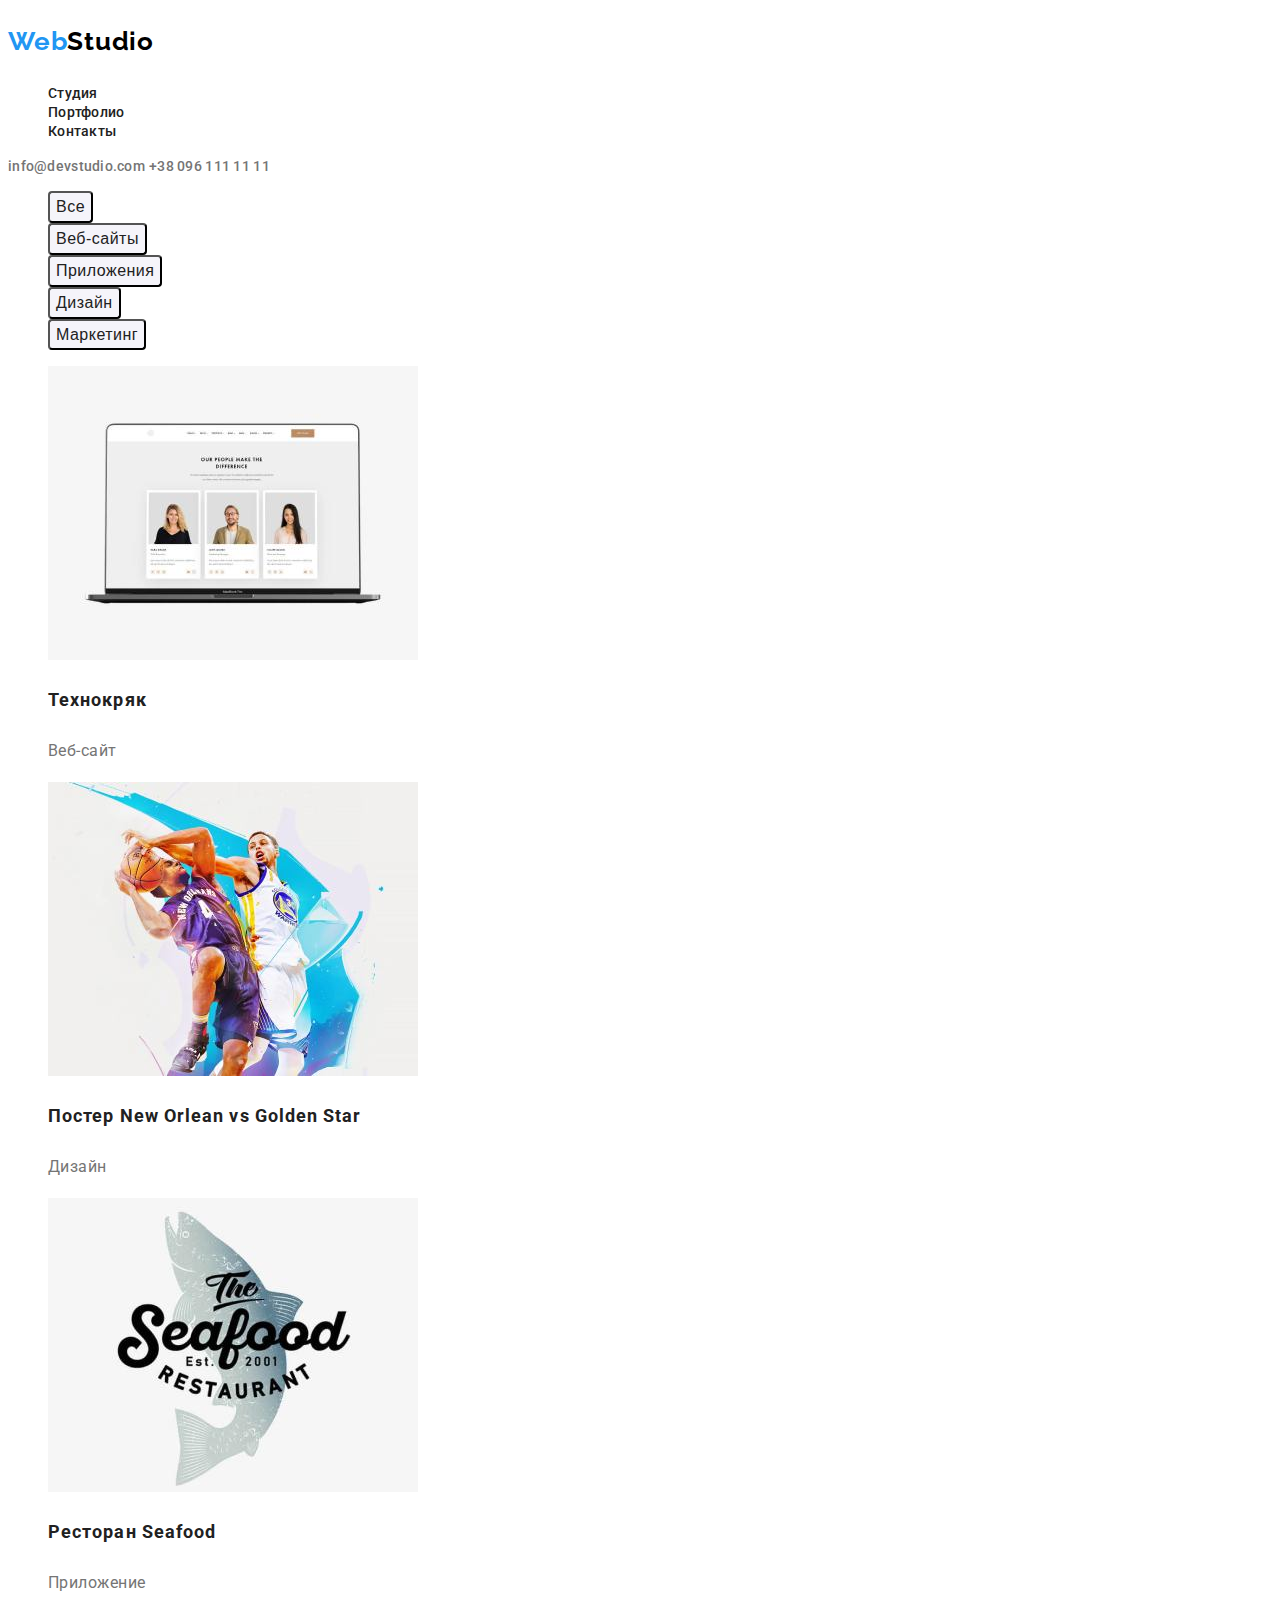
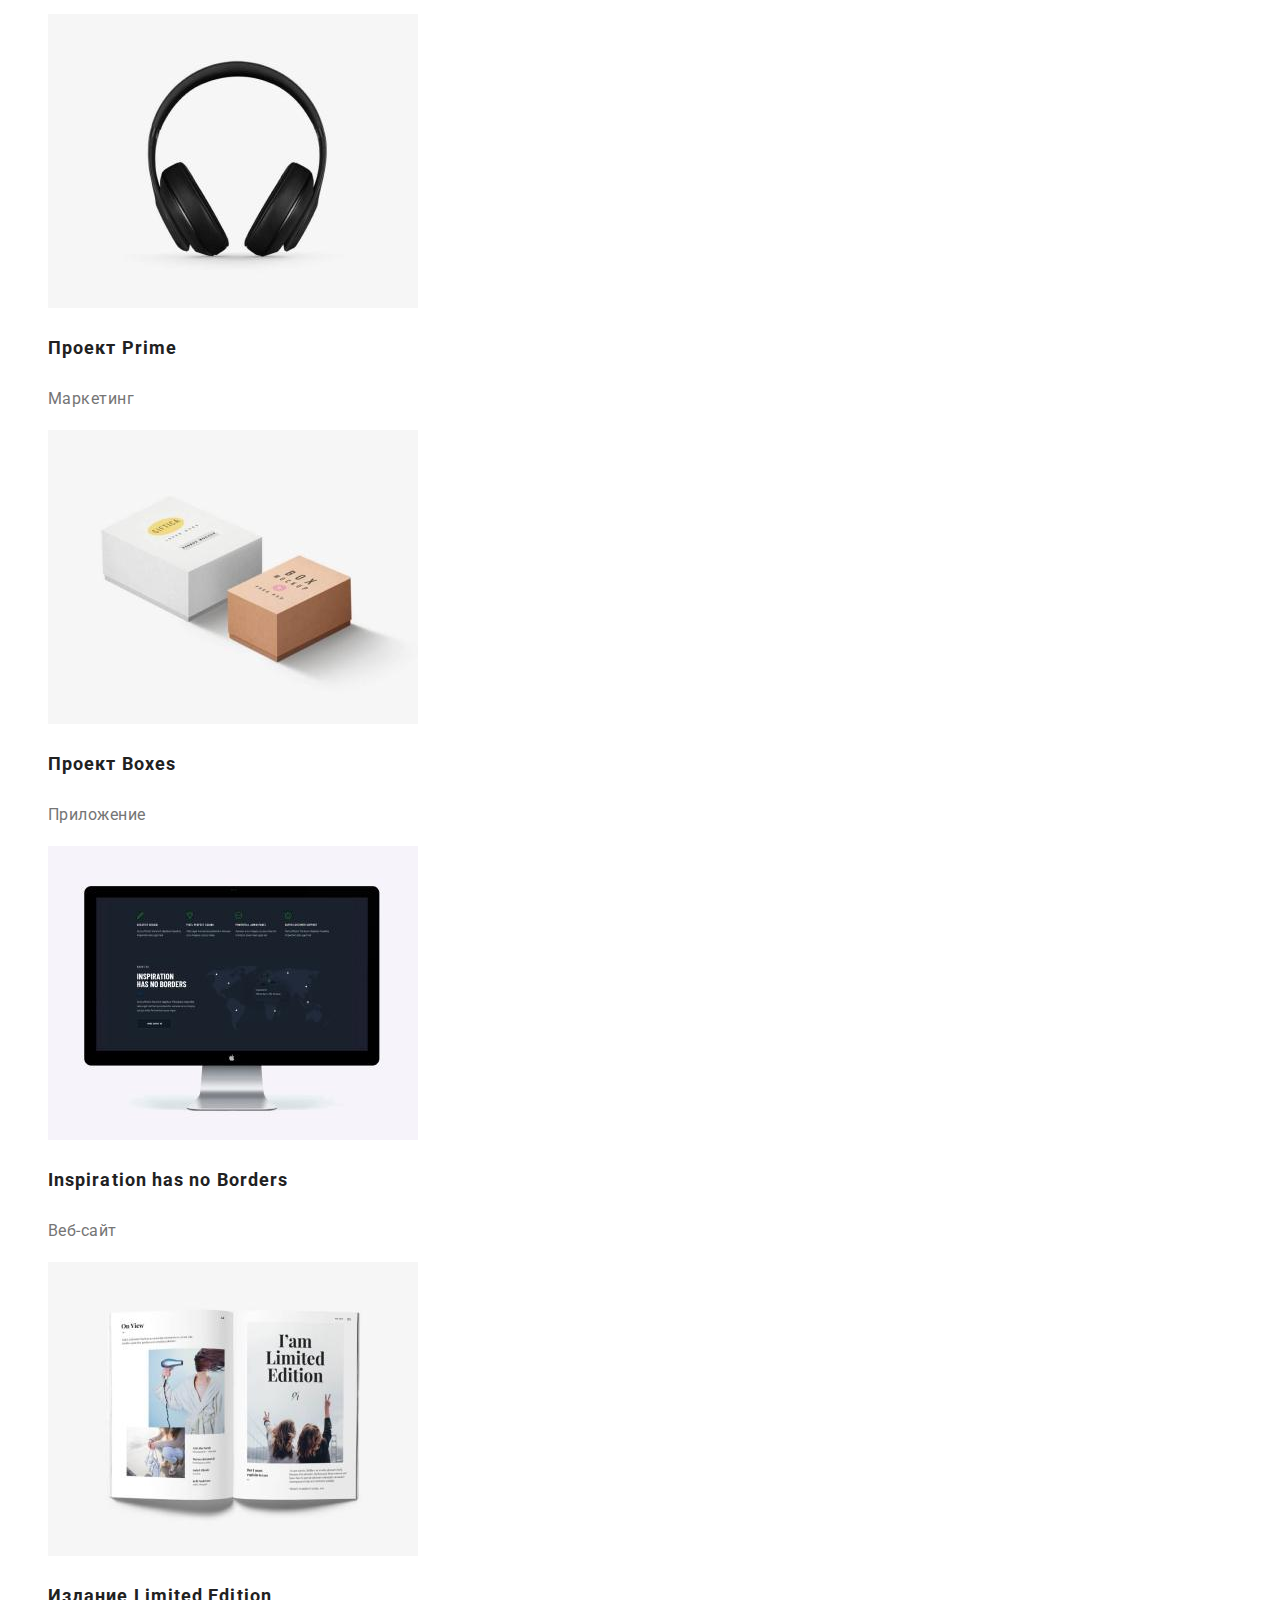
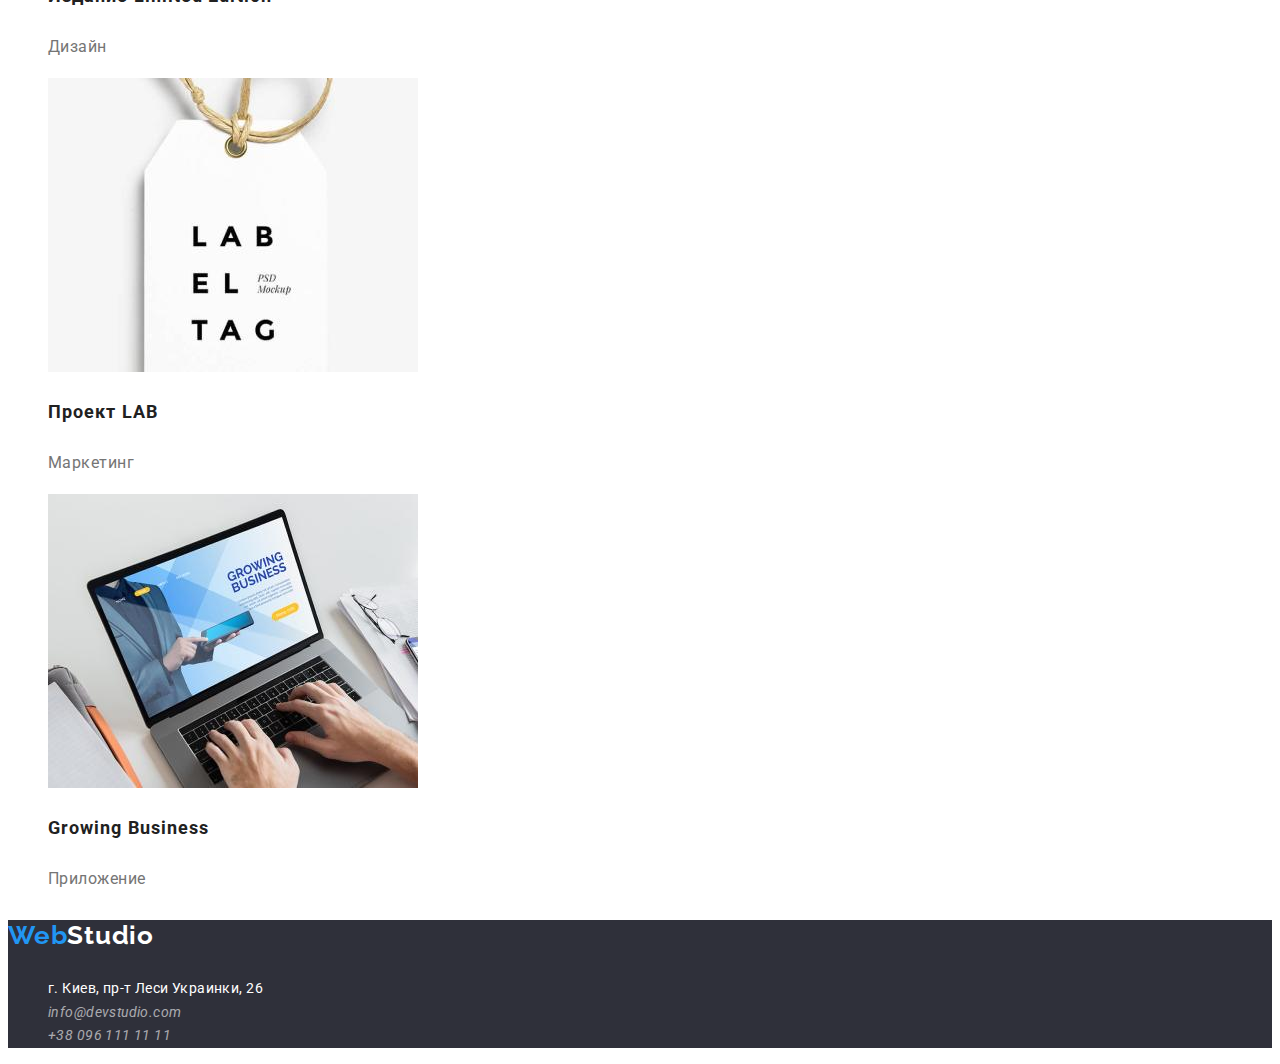
==== portfolio.html @ 1ebe6bae "Home-work-3" ====
<!DOCTYPE html>
<html lang="ru">
<head>
    <meta charset="UTF-8">
    <meta http-equiv="X-UA-Compatible" content="IE=edge">
    <meta name="viewport" content="width=device-width, initial-scale=1.0">
    <link rel="preconnect" href="https://fonts.googleapis.com">
    <link rel="preconnect" href="https://fonts.gstatic.com" crossorigin>
    <link href="https://fonts.googleapis.com/css2?family=Raleway:wght@700&family=Roboto:wght@400;500;700;900&display=swap"
        rel="stylesheet">
    <link rel="stylesheet" href="./css/styles.css">    
    <title>Портфолио</title>
</head>
<body>
<header>
    <nav>
        <a class="logo" href="index.html">
            <p class="first-logo-color">Web<span class="second-logo-color">Studio</span></p>
        </a>
        <ul class="list">
            <li>
                <a href="index.html" class="link-navigation link">Студия</a>
            </li>
            <li>
                <a href="portfolio.html" class="link-navigation link">Портфолио</a>
            </li>
            <li>
                <a href="Контакты" class="link-navigation link">Контакты</a>
            </li>
        </ul>
    </nav>
    <a href="mailto:info@devstudio.com" class="header-mail link">info@devstudio.com</a>
    <a href="tel:+380961111111" class="header-tel link">+38 096 111 11 11</a>
</header>
    <main>
        <section>
            <ul class="list">
                <li >
                    <button class="portfolio-list-btn list-btn" type="button">Все</button>
                </li>
                <li>
                    <button class="portfolio-list-btn list-btn" type="button">Веб-сайты</button>
                </li>
                <li>
                    <button class="portfolio-list-btn list-btn" type="button">Приложения</button>
                </li>
                <li>
                    <button class="portfolio-list-btn list-btn" type="button">Дизайн</button>
                </li>
                <li>
                    <button class="portfolio-list-btn list-btn" type="button">Маркетинг</button>
                </li>
            </ul>
            <ul class="list">
                <li>
                    <img src="./images/portfolio1.jpg" alt="Портфолио1" width="370" height="294">
                    <h3 class="portfolio-client-name">Технокряк</h3>
                    <p class="portfolio-client-product">Веб-сайт</p>
                </li>
                <li>
                    <img src="./images/portfolio2.jpg" alt="Портфолио2" width="370" height="294">
                    <h3 class="portfolio-client-name">Постер <span lang="en">New Orlean vs Golden Star</span></h3>
                    <p class="portfolio-client-product">Дизайн</p>
                </li>
                <li>
                    <img src="./images/portfolio3.jpg" alt="Портфолио3" width="370" height="294">
                    <h3 class="portfolio-client-name">Ресторан <span lang="en">Seafood</span></h3>
                    <p class="portfolio-client-product">Приложение</p>
                </li>
                <li>
                    <img src="./images/portfolio4.jpg" alt="Портфолио4" width="370" height="294">
                    <h3 class="portfolio-client-name">Проект <span lang="en">Prime</span></h3>
                    <p class="portfolio-client-product">Маркетинг</p>
                </li>
                <li>
                    <img src="./images/portfolio5.jpg" alt="Портфолио5" width="370" height="294">
                    <h3 class="portfolio-client-name">Проект <span lang="en">Boxes</span></h3>
                    <p class="portfolio-client-product">Приложение</p>
                </li>
                <li>
                    <img src="./images/portfolio6.jpg" alt="Портфолио6" width="370" height="294">
                    <h3 class="portfolio-client-name" lang="en">Inspiration has no Borders</h3>
                    <p class="portfolio-client-product">Веб-сайт</p>
                </li>
                <li>
                    <img src="./images/portfolio7.jpg" alt="Портфолио7" width="370" height="294">
                    <h3 class="portfolio-client-name">Издание <span lang="en">Limited Edition</span></h3>
                    <p class="portfolio-client-product">Дизайн</p>
                </li>
                <li>
                    <img src="./images/portfolio8.jpg" alt="Портфолио8" width="370" height="294">
                    <h3 class="portfolio-client-name">Проект <span lang="en">LAB</span></h3>
                    <p class="portfolio-client-product">Маркетинг</p>
                </li>
                <li>
                    <img src="./images/portfolio9.jpg" alt="Портфолио9" width="370" height="294">
                    <h3 class="portfolio-client-name" lang="en">Growing Business</h3>
                    <p class="portfolio-client-product">Приложение</p>
                </li>
            </ul>
        </section>
    </main>
    <footer class="footer">
        <a class="logo" href="index.html">
            <p class="first-logo-color link">Web<span class="second-logo-color-2">Studio</span></p>
        </a>
        <address>
            <ul class="list">
                <li>
                    <a href="https://goo.gl/maps/amdqTP33AeM6pwAu6" target="_blank" class="footer-addres link">г. Киев, пр-т
                        Леси Украинки, 26</a>
                </li>
                <li>
                    <a href="mailto:info@devstudio.com" class="footer-mail link">info@devstudio.com</a>
                </li>
                <li>
                    <a href="tel:+380961111111" class="footer-tel link">+38 096 111 11 11</a>
                </li>
            </ul>
        </address>
    
    </footer>
</body>
</html>
---- css/styles.css ----
:root {
  --main-title-color: #ffffff;
  --title-color: #212121;
  --text-color: #757575;
  --logo-title-color: #2196f3;
  --second-logo-title-color: #000000;
}

body {
  font-family: Roboto, sans-serif;
  font-style: normal;
}
.list {
  list-style: none;
}
.link {
  text-decoration: none;
}
.link:hover,
.link:focus {
  color: var(--logo-title-color);
}
.logo {
  text-decoration: none;
}
/*----------------------header-------------------------*/
.logo {
  text-decoration: none;
}
.first-logo-color {
  font-family: Raleway;
  font-style: normal;
  font-weight: bold;
  font-size: 26px;
  line-height: 1.19;
  letter-spacing: 0.03em;
  color: var(--logo-title-color);
  text-decoration: none;
}
.second-logo-color {
  color: var(--second-logo-title-color);
}
.link-navigation {
  font-weight: 500;
  font-size: 14px;
  line-height: 1.14;
  letter-spacing: 0.02em;
  color: var(--title-color);
}
.header-mail {
  font-weight: 500;
  font-size: 14px;
  line-height: 1.14;
  letter-spacing: 0.02em;
  color: var(--text-color);
}
.header-tel {
  font-weight: 500;
  font-size: 14px;
  line-height: 1.14;
  letter-spacing: 0.02em;
  color: var(--text-color);
}
/*------------------------------------main-----------------------*/
.main-title {
  background-color: #2f303a;
}
.title-text {
  font-weight: 900;
  font-size: 44px;
  line-height: 1.36;
  text-align: center;
  letter-spacing: 0.06em;
  text-transform: uppercase;
  color: var(--main-title-color);
}
.title-button {
  font-weight: bold;
  font-size: 16px;
  line-height: 1.87;
  display: flex;
  align-items: center;
  text-align: center;
  letter-spacing: 0.06em;
  background-color: var(--logo-title-color);
  color: var(--main-title-color);
}
.title-list {
  font-weight: bold;
  font-size: 14px;
  line-height: 1.14;
  letter-spacing: 0.03em;
  text-transform: uppercase;
  color: var(--title-color);
}
.list-text {
  font-weight: normal;
  font-size: 14px;
  line-height: 1.71;
  letter-spacing: 0.03em;
  color: var(--text-color);
}
.heading-section-doit {
  font-weight: bold;
  font-size: 36px;
  line-height: 1.17;
  text-align: center;
  letter-spacing: 0.03em;
  color: var(--title-color);
}
.heading-section-teem {
  font-weight: bold;
  font-size: 36px;
  line-height: 1.17;
  text-align: center;
  letter-spacing: 0.03em;
  color: var(--title-color);
}
.list-teem-name {
  font-weight: 500;
  font-size: 16px;
  line-height: 1.19;
  text-align: center;
  letter-spacing: 0.03em;
  color: var(--title-color);
}
.list-teem-position {
  font-weight: normal;
  font-size: 16px;
  line-height: 1.19;
  text-align: center;
  letter-spacing: 0.03em;
  color: var(--text-color);
}
/*------------------------------------footer--------------------------------*/
.footer {
  background-color: #2f303a;
}
.second-logo-color-2 {
  color: #ffffff;
}
.footer-addres {
  font-style: normal;
  font-weight: normal;
  font-size: 14px;
  line-height: 1.71;
  letter-spacing: 0.03em;
  color: #ffffff;
}
.footer-mail {
  font-weight: normal;
  font-size: 14px;
  line-height: 1.71;
  letter-spacing: 0.03em;
  color: rgba(255, 255, 255, 0.6);
}
.footer-tel {
  font-weight: normal;
  font-size: 14px;
  line-height: 1.71;
  letter-spacing: 0.03em;
  color: rgba(255, 255, 255, 0.6);
}
/*---------------------------------------------------------portfolio-------------------------------------------------*/
.portfolio-list-btn {
  font-weight: 500;
  font-size: 16px;
  line-height: 1.62;
  text-align: center;
  letter-spacing: 0.03em;
  color: var(--title-color);
}
.list-btn {
  background: #f5f4fa;
  border-radius: 4px;
}
.portfolio-client-name {
  font-weight: bold;
  font-size: 18px;
  line-height: 2;
  letter-spacing: 0.06em;
  color: var(--title-color);
}
.portfolio-client-product {
  font-weight: normal;
  font-size: 16px;
  line-height: 1.87;
  letter-spacing: 0.03em;
  color: var(--text-color);
}
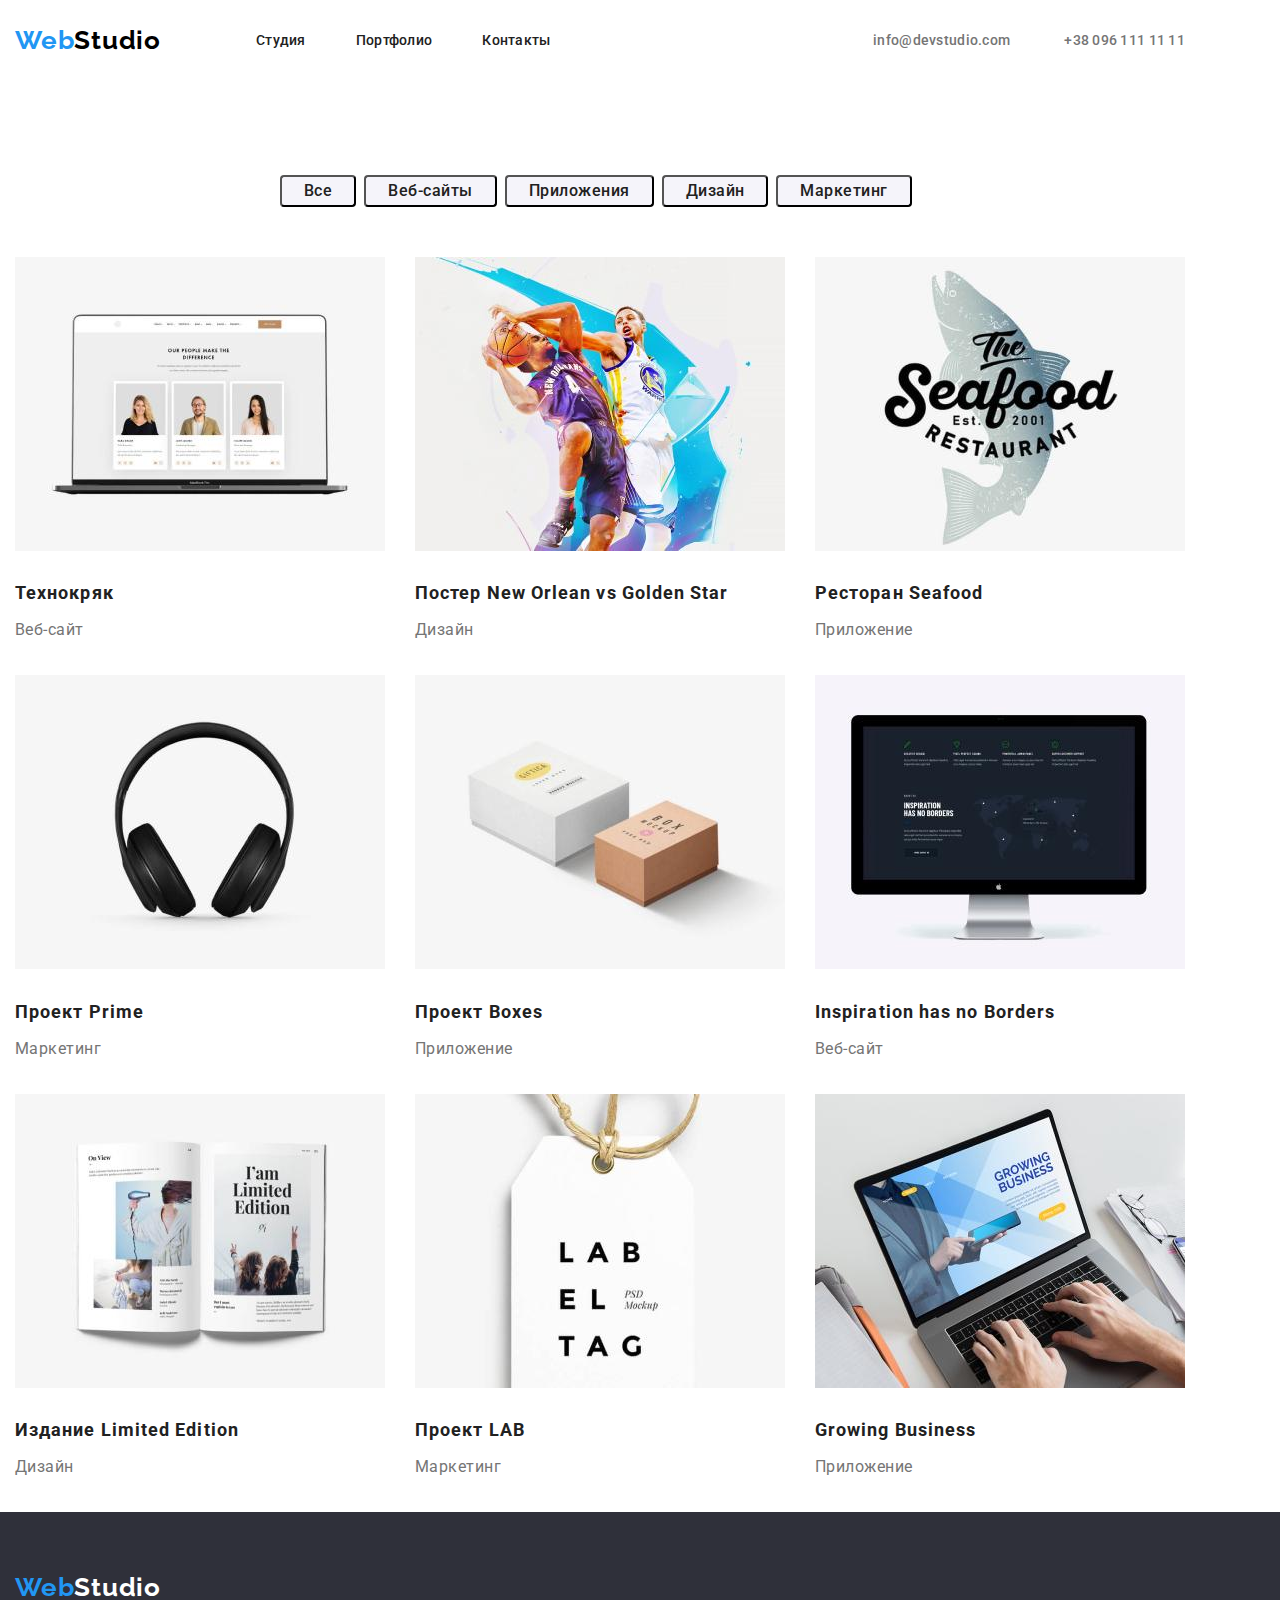
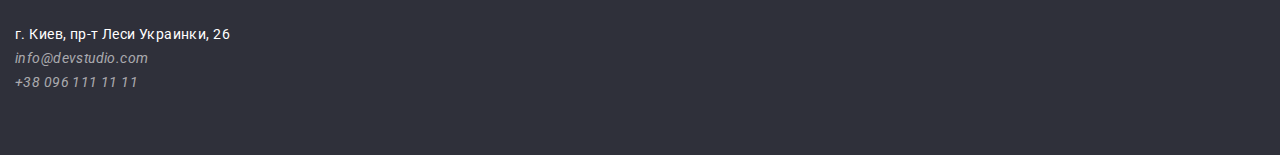
==== commit b57beef7: "home-work-3.1" ====
--- a/portfolio.html
+++ b/portfolio.html
@@ -8,117 +8,127 @@
     <link rel="preconnect" href="https://fonts.gstatic.com" crossorigin>
     <link href="https://fonts.googleapis.com/css2?family=Raleway:wght@700&family=Roboto:wght@400;500;700;900&display=swap"
         rel="stylesheet">
+    <link rel="stylesheet" href="./css/modern-normalize.css">
     <link rel="stylesheet" href="./css/styles.css">    
     <title>Портфолио</title>
 </head>
 <body>
 <header>
-    <nav>
-        <a class="logo" href="index.html">
-            <p class="first-logo-color">Web<span class="second-logo-color">Studio</span></p>
-        </a>
-        <ul class="list">
-            <li>
-                <a href="index.html" class="link-navigation link">Студия</a>
-            </li>
-            <li>
-                <a href="portfolio.html" class="link-navigation link">Портфолио</a>
-            </li>
-            <li>
-                <a href="Контакты" class="link-navigation link">Контакты</a>
-            </li>
-        </ul>
-    </nav>
-    <a href="mailto:info@devstudio.com" class="header-mail link">info@devstudio.com</a>
-    <a href="tel:+380961111111" class="header-tel link">+38 096 111 11 11</a>
+    <div class="container header-container">
+        <nav class="nav">
+            <a class="logo logo-up" href="index.html">
+                <p class="first-logo-color">Web<span class="second-logo-color">Studio</span></p>
+            </a>
+            <ul class="list list-nav">
+                <li class="header-link">
+                    <a href="index.html" class="link-navigation link">Студия</a>
+                </li>
+                <li class="header-link">
+                    <a href="portfolio.html" class="link-navigation link">Портфолио</a>
+                </li>
+                <li class="header-link">
+                    <a href="Контакты" class="link-navigation link">Контакты</a>
+                </li>
+            </ul>
+        </nav>
+        <div class="link-header-contact">
+            <a href="mailto:info@devstudio.com" class="header-mail link">info@devstudio.com</a>
+            <a href="tel:+380961111111" class="header-tel link">+38 096 111 11 11</a>
+        </div>
+    </div>
 </header>
     <main>
         <section>
-            <ul class="list">
-                <li >
-                    <button class="portfolio-list-btn list-btn" type="button">Все</button>
-                </li>
-                <li>
-                    <button class="portfolio-list-btn list-btn" type="button">Веб-сайты</button>
-                </li>
-                <li>
-                    <button class="portfolio-list-btn list-btn" type="button">Приложения</button>
-                </li>
-                <li>
-                    <button class="portfolio-list-btn list-btn" type="button">Дизайн</button>
-                </li>
-                <li>
-                    <button class="portfolio-list-btn list-btn" type="button">Маркетинг</button>
-                </li>
-            </ul>
-            <ul class="list">
-                <li>
-                    <img src="./images/portfolio1.jpg" alt="Портфолио1" width="370" height="294">
-                    <h3 class="portfolio-client-name">Технокряк</h3>
-                    <p class="portfolio-client-product">Веб-сайт</p>
-                </li>
-                <li>
-                    <img src="./images/portfolio2.jpg" alt="Портфолио2" width="370" height="294">
-                    <h3 class="portfolio-client-name">Постер <span lang="en">New Orlean vs Golden Star</span></h3>
-                    <p class="portfolio-client-product">Дизайн</p>
-                </li>
-                <li>
-                    <img src="./images/portfolio3.jpg" alt="Портфолио3" width="370" height="294">
-                    <h3 class="portfolio-client-name">Ресторан <span lang="en">Seafood</span></h3>
-                    <p class="portfolio-client-product">Приложение</p>
-                </li>
-                <li>
-                    <img src="./images/portfolio4.jpg" alt="Портфолио4" width="370" height="294">
-                    <h3 class="portfolio-client-name">Проект <span lang="en">Prime</span></h3>
-                    <p class="portfolio-client-product">Маркетинг</p>
-                </li>
-                <li>
-                    <img src="./images/portfolio5.jpg" alt="Портфолио5" width="370" height="294">
-                    <h3 class="portfolio-client-name">Проект <span lang="en">Boxes</span></h3>
-                    <p class="portfolio-client-product">Приложение</p>
-                </li>
-                <li>
-                    <img src="./images/portfolio6.jpg" alt="Портфолио6" width="370" height="294">
-                    <h3 class="portfolio-client-name" lang="en">Inspiration has no Borders</h3>
-                    <p class="portfolio-client-product">Веб-сайт</p>
-                </li>
-                <li>
-                    <img src="./images/portfolio7.jpg" alt="Портфолио7" width="370" height="294">
-                    <h3 class="portfolio-client-name">Издание <span lang="en">Limited Edition</span></h3>
-                    <p class="portfolio-client-product">Дизайн</p>
-                </li>
-                <li>
-                    <img src="./images/portfolio8.jpg" alt="Портфолио8" width="370" height="294">
-                    <h3 class="portfolio-client-name">Проект <span lang="en">LAB</span></h3>
-                    <p class="portfolio-client-product">Маркетинг</p>
-                </li>
-                <li>
-                    <img src="./images/portfolio9.jpg" alt="Портфолио9" width="370" height="294">
-                    <h3 class="portfolio-client-name" lang="en">Growing Business</h3>
-                    <p class="portfolio-client-product">Приложение</p>
-                </li>
-            </ul>
+            <div class="portfolio-btn container">
+                <ul class="list portfolio-button">
+                    <li class="item-button">
+                        <button class="portfolio-list-btn list-btn" type="button">Все</button>
+                    </li>
+                    <li class="item-button">
+                        <button class="portfolio-list-btn list-btn" type="button">Веб-сайты</button>
+                    </li>
+                    <li class="item-button">
+                        <button class="portfolio-list-btn list-btn" type="button">Приложения</button>
+                    </li>
+                    <li class="item-button">
+                        <button class="portfolio-list-btn list-btn" type="button">Дизайн</button>
+                    </li>
+                    <li class="item-button">
+                        <button class="portfolio-list-btn list-btn" type="button">Маркетинг</button>
+                    </li>
+                </ul>
+            </div>
+            <div class="container">
+                <ul class="list portfolio-list " >
+                    <li class="item-portfolio item-portfolio1">
+                        <img src="./images/portfolio1.jpg" alt="Портфолио1" width="370" height="294">
+                        <h3 class="portfolio-client-name">Технокряк</h3>
+                        <p class="portfolio-client-product">Веб-сайт</p>
+                    </li>
+                    <li class="item-portfolio item-portfolio2">
+                        <img src="./images/portfolio2.jpg" alt="Портфолио2" width="370" height="294">
+                        <h3 class="portfolio-client-name">Постер <span lang="en">New Orlean vs Golden Star</span></h3>
+                        <p class="portfolio-client-product">Дизайн</p>
+                    </li>
+                    <li class="item-portfolio">
+                        <img src="./images/portfolio3.jpg" alt="Портфолио3" width="370" height="294">
+                        <h3 class="portfolio-client-name">Ресторан <span lang="en">Seafood</span></h3>
+                        <p class="portfolio-client-product">Приложение</p>
+                    </li>
+                    <li class="item-portfolio item-portfolio4">
+                        <img src="./images/portfolio4.jpg" alt="Портфолио4" width="370" height="294">
+                        <h3 class="portfolio-client-name">Проект <span lang="en">Prime</span></h3>
+                        <p class="portfolio-client-product">Маркетинг</p>
+                    </li>
+                    <li class="item-portfolio item-portfolio5">
+                        <img src="./images/portfolio5.jpg" alt="Портфолио5" width="370" height="294">
+                        <h3 class="portfolio-client-name">Проект <span lang="en">Boxes</span></h3>
+                        <p class="portfolio-client-product">Приложение</p>
+                    </li>
+                    <li class="item-portfolio ">
+                        <img src="./images/portfolio6.jpg" alt="Портфолио6" width="370" height="294">
+                        <h3 class="portfolio-client-name" lang="en">Inspiration has no Borders</h3>
+                        <p class="portfolio-client-product">Веб-сайт</p>
+                    </li>
+                    <li class="item-portfolio item-portfolio7">
+                        <img src="./images/portfolio7.jpg" alt="Портфолио7" width="370" height="294">
+                        <h3 class="portfolio-client-name">Издание <span lang="en">Limited Edition</span></h3>
+                        <p class="portfolio-client-product">Дизайн</p>
+                    </li>
+                    <li class="item-portfolio item-portfolio8">
+                        <img src="./images/portfolio8.jpg" alt="Портфолио8" width="370" height="294">
+                        <h3 class="portfolio-client-name">Проект <span lang="en">LAB</span></h3>
+                        <p class="portfolio-client-product">Маркетинг</p>
+                    </li>
+                    <li class="item-portfolio">
+                        <img src="./images/portfolio9.jpg" alt="Портфолио9" width="370" height="294">
+                        <h3 class="portfolio-client-name" lang="en">Growing Business</h3>
+                        <p class="portfolio-client-product">Приложение</p>
+                    </li>
+                </ul>
+            </div>
         </section>
     </main>
     <footer class="footer">
-        <a class="logo" href="index.html">
-            <p class="first-logo-color link">Web<span class="second-logo-color-2">Studio</span></p>
-        </a>
-        <address>
-            <ul class="list">
-                <li>
-                    <a href="https://goo.gl/maps/amdqTP33AeM6pwAu6" target="_blank" class="footer-addres link">г. Киев, пр-т
-                        Леси Украинки, 26</a>
-                </li>
-                <li>
-                    <a href="mailto:info@devstudio.com" class="footer-mail link">info@devstudio.com</a>
-                </li>
-                <li>
-                    <a href="tel:+380961111111" class="footer-tel link">+38 096 111 11 11</a>
-                </li>
-            </ul>
-        </address>
-    
+        <div class="container logo-down">
+            <a class="logo" href="index.html">
+                <p class="first-logo-color link">Web<span class="second-logo-color-2">Studio</span></p>
+            </a>
+            <address>
+                <ul class="list list-address">
+                    <li>
+                        <a href="https://goo.gl/maps/amdqTP33AeM6pwAu6" target="_blank" class="footer-addres link">г. Киев, пр-т Леси Украинки, 26</a>
+                    </li>
+                    <li>
+                        <a href="mailto:info@devstudio.com" class="footer-mail link">info@devstudio.com</a>
+                    </li>
+                    <li>
+                        <a href="tel:+380961111111" class="footer-tel link">+38 096 111 11 11</a>
+                    </li>
+                </ul>
+            </address>
+        </div>
+
     </footer>
 </body>
 </html>--- a/css/styles.css
+++ b/css/styles.css
@@ -6,6 +6,22 @@
   --second-logo-title-color: #000000;
 }
 
+h1,
+h2,
+h3,
+h4,
+h5,
+h6,
+p {
+  margin: 0;
+}
+ul {
+  margin: 0;
+  padding: 0;
+}
+button {
+  cursor: pointer;
+}
 body {
   font-family: Roboto, sans-serif;
   font-style: normal;
@@ -23,7 +39,35 @@
 .logo {
   text-decoration: none;
 }
+.btn {
+  min-width: 200px;
+  min-height: 50px;
+}
+
 /*----------------------header-------------------------*/
+.container {
+  width: 1200px;
+  padding-left: 15px;
+  padding-right: 15px;
+}
+.header-container {
+  display: flex;
+  align-items: center;
+  height: 80px;
+}
+.nav {
+  display: flex;
+}
+.list-nav {
+  display: flex;
+  align-items: center;
+}
+.link-header-contact {
+  margin-left: auto;
+}
+.logo-up {
+  margin-right: 95px;
+}
 .logo {
   text-decoration: none;
 }
@@ -40,6 +84,10 @@
 .second-logo-color {
   color: var(--second-logo-title-color);
 }
+
+.header-link:not(:last-child) {
+  margin-right: 50px;
+}
 .link-navigation {
   font-weight: 500;
   font-size: 14px;
@@ -47,6 +95,7 @@
   letter-spacing: 0.02em;
   color: var(--title-color);
 }
+
 .header-mail {
   font-weight: 500;
   font-size: 14px;
@@ -60,10 +109,15 @@
   line-height: 1.14;
   letter-spacing: 0.02em;
   color: var(--text-color);
+}
+.header-tel {
+  margin-left: 50px;
 }
 /*------------------------------------main-----------------------*/
 .main-title {
   background-color: #2f303a;
+  display: flex;
+  flex-direction: column;
 }
 .title-text {
   font-weight: 900;
@@ -73,6 +127,7 @@
   letter-spacing: 0.06em;
   text-transform: uppercase;
   color: var(--main-title-color);
+  margin: 200px 250px 30px 250px;
 }
 .title-button {
   font-weight: bold;
@@ -84,6 +139,16 @@
   letter-spacing: 0.06em;
   background-color: var(--logo-title-color);
   color: var(--main-title-color);
+  margin-bottom: 200px;
+  margin-left: auto;
+  margin-right: auto;
+  padding-left: 32px;
+  padding-right: 32px;
+}
+.list-function {
+  display: flex;
+  padding-top: 95px;
+  padding-bottom: 95px;
 }
 .title-list {
   font-weight: bold;
@@ -92,6 +157,7 @@
   letter-spacing: 0.03em;
   text-transform: uppercase;
   color: var(--title-color);
+  margin-bottom: 10px;
 }
 .list-text {
   font-weight: normal;
@@ -99,6 +165,9 @@
   line-height: 1.71;
   letter-spacing: 0.03em;
   color: var(--text-color);
+}
+.item-function:not(:last-child) {
+  margin-right: 30px;
 }
 .heading-section-doit {
   font-weight: bold;
@@ -107,6 +176,11 @@
   text-align: center;
   letter-spacing: 0.03em;
   color: var(--title-color);
+  margin-bottom: 50px;
+}
+.item-picturs {
+  display: flex;
+  padding-bottom: 95px;
 }
 .heading-section-teem {
   font-weight: bold;
@@ -115,6 +189,8 @@
   text-align: center;
   letter-spacing: 0.03em;
   color: var(--title-color);
+  padding-top: 95px;
+  margin-bottom: 50px;
 }
 .list-teem-name {
   font-weight: 500;
@@ -123,6 +199,8 @@
   text-align: center;
   letter-spacing: 0.03em;
   color: var(--title-color);
+  margin-top: 30px;
+  margin-bottom: 10px;
 }
 .list-teem-position {
   font-weight: normal;
@@ -131,14 +209,25 @@
   text-align: center;
   letter-spacing: 0.03em;
   color: var(--text-color);
+}
+.list-teem {
+  display: flex;
+  padding-bottom: 50px;
 }
 /*------------------------------------footer--------------------------------*/
 .footer {
   background-color: #2f303a;
 }
+.logo-down {
+  padding-top: 60px;
+  padding-bottom: 60px;
+}
 .second-logo-color-2 {
   color: #ffffff;
 }
+.list-address {
+  margin-top: 20px;
+}
 .footer-addres {
   font-style: normal;
   font-weight: normal;
@@ -169,6 +258,20 @@
   text-align: center;
   letter-spacing: 0.03em;
   color: var(--title-color);
+  padding-left: 22px;
+  padding-right: 22px;
+}
+.portfolio-btn {
+  margin-top: 95px;
+}
+.item-button:not(:last-child) {
+  margin-right: 8px;
+}
+.portfolio-button {
+  display: flex;
+  padding-left: 265px;
+  padding-right: 265px;
+  margin-bottom: 50px;
 }
 .list-btn {
   background: #f5f4fa;
@@ -180,6 +283,8 @@
   line-height: 2;
   letter-spacing: 0.06em;
   color: var(--title-color);
+  margin-top: 20px;
+  margin-bottom: 4px;
 }
 .portfolio-client-product {
   font-weight: normal;
@@ -188,3 +293,28 @@
   letter-spacing: 0.03em;
   color: var(--text-color);
 }
+.portfolio-list {
+  display: flex;
+  flex-wrap: wrap;
+}
+.item-portfolio1 {
+  margin-right: 30px;
+}
+.item-portfolio2 {
+  margin-right: 30px;
+}
+.item-portfolio4 {
+  margin-right: 30px;
+}
+.item-portfolio5 {
+  margin-right: 30px;
+}
+.item-portfolio7 {
+  margin-right: 30px;
+}
+.item-portfolio8 {
+  margin-right: 30px;
+}
+.item-portfolio {
+  margin-bottom: 30px;
+}
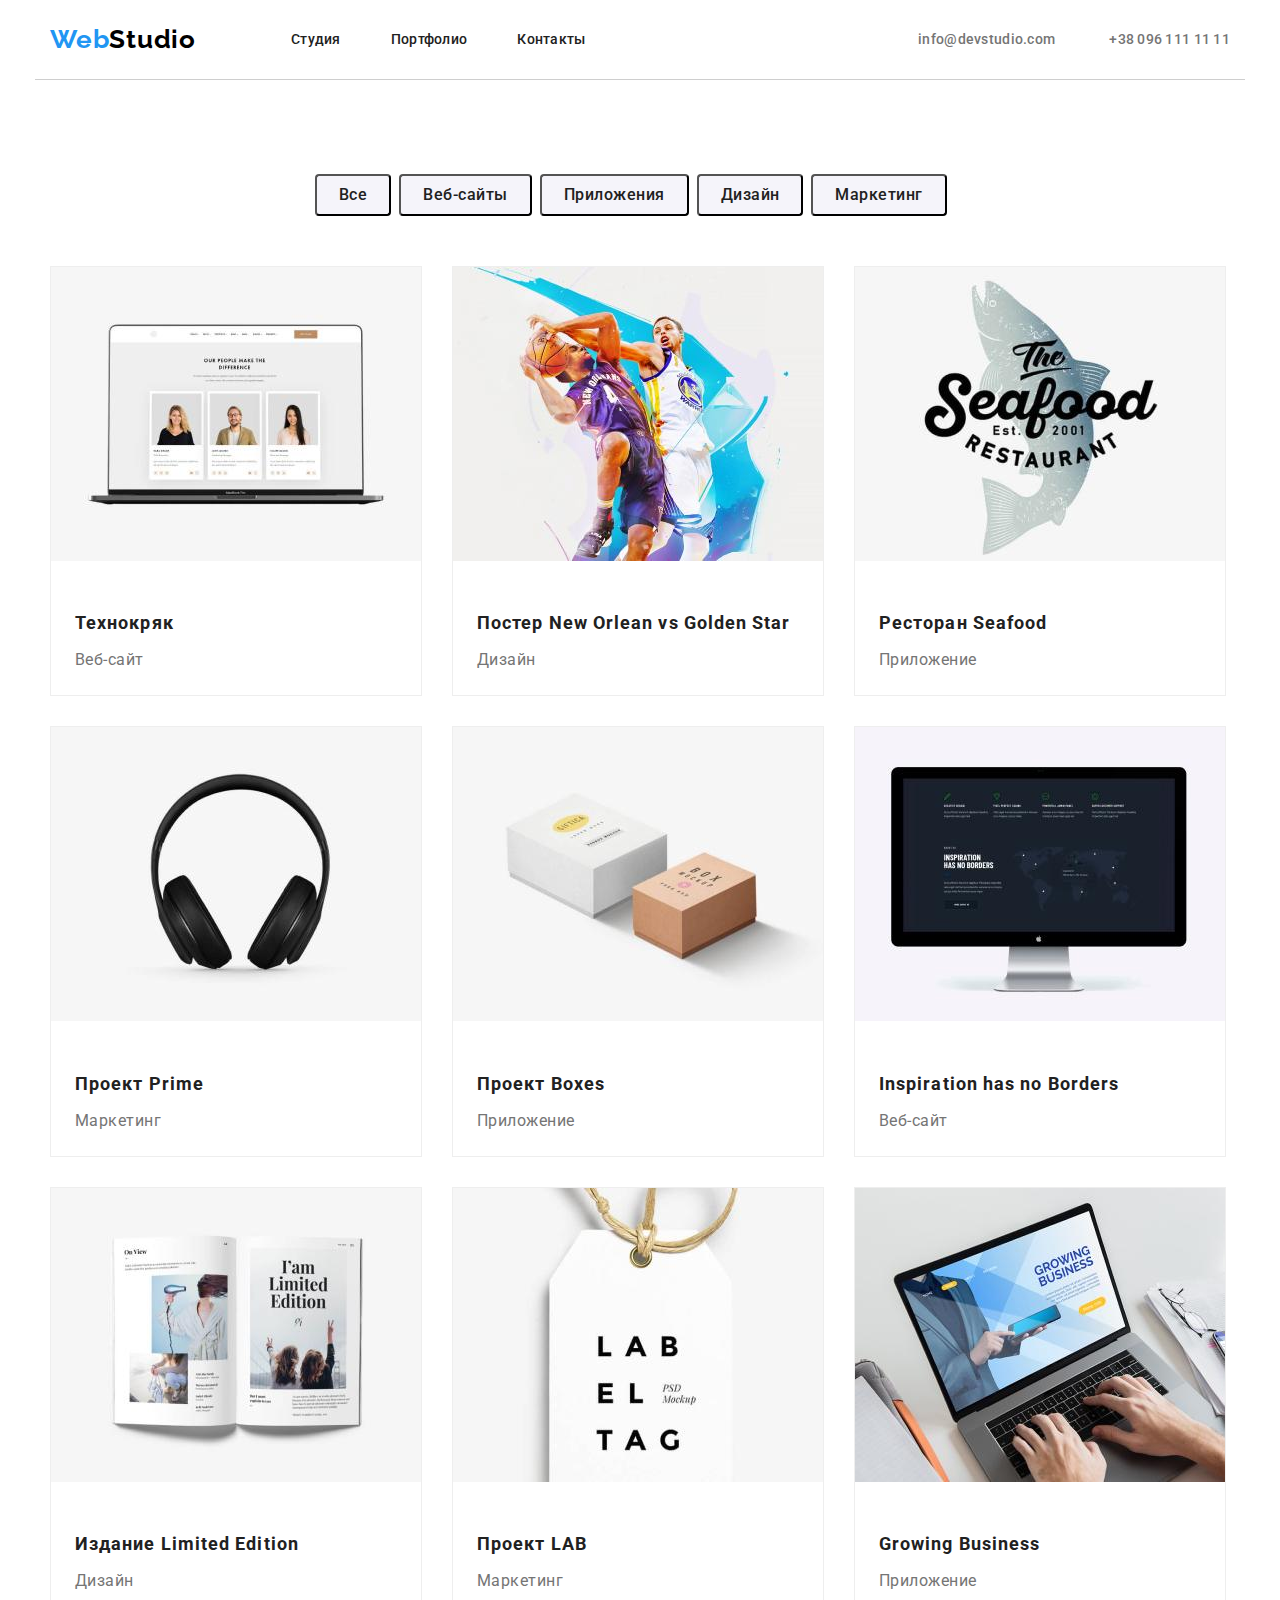
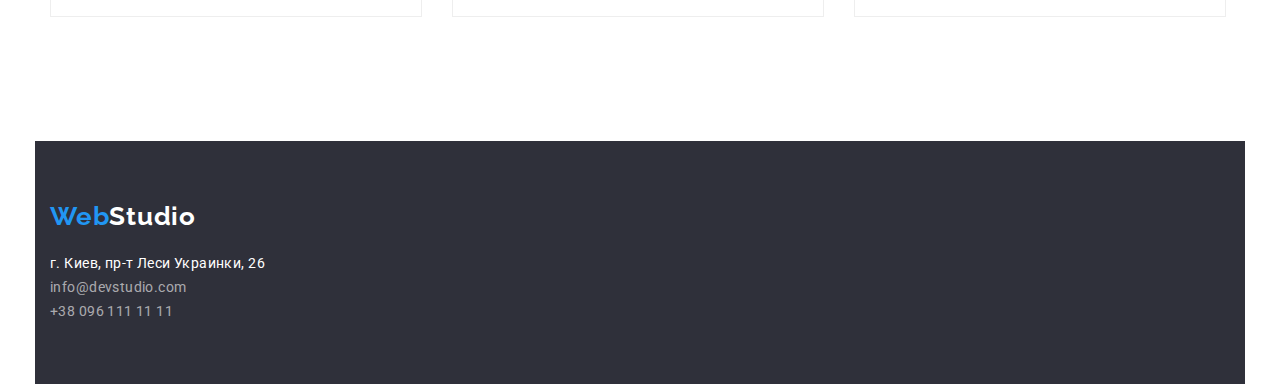
==== commit bdea1576: "Home-work-after-checking" ====
--- a/portfolio.html
+++ b/portfolio.html
@@ -38,7 +38,7 @@
     </div>
 </header>
     <main>
-        <section>
+        <section class="portfolio-section">
             <div class="portfolio-btn container">
                 <ul class="list portfolio-button">
                     <li class="item-button">
@@ -60,57 +60,75 @@
             </div>
             <div class="container">
                 <ul class="list portfolio-list " >
-                    <li class="item-portfolio item-portfolio1">
+                    <li class="item-portfolio">
                         <img src="./images/portfolio1.jpg" alt="Портфолио1" width="370" height="294">
-                        <h3 class="portfolio-client-name">Технокряк</h3>
-                        <p class="portfolio-client-product">Веб-сайт</p>
+                        <div class="portfolio-name-product">
+                            <h3 class="portfolio-client-name">Технокряк</h3>
+                            <p class="portfolio-client-product">Веб-сайт</p>
+                        </div>
                     </li>
-                    <li class="item-portfolio item-portfolio2">
+                    <li class="item-portfolio">
                         <img src="./images/portfolio2.jpg" alt="Портфолио2" width="370" height="294">
-                        <h3 class="portfolio-client-name">Постер <span lang="en">New Orlean vs Golden Star</span></h3>
-                        <p class="portfolio-client-product">Дизайн</p>
+                        <div class="portfolio-name-product">
+                            <h3 class="portfolio-client-name">Постер <span lang="en">New Orlean vs Golden Star</span></h3>
+                            <p class="portfolio-client-product">Дизайн</p>
+                        </div>
                     </li>
                     <li class="item-portfolio">
                         <img src="./images/portfolio3.jpg" alt="Портфолио3" width="370" height="294">
-                        <h3 class="portfolio-client-name">Ресторан <span lang="en">Seafood</span></h3>
-                        <p class="portfolio-client-product">Приложение</p>
+                        <div class="portfolio-name-product">
+                            <h3 class="portfolio-client-name">Ресторан <span lang="en">Seafood</span></h3>
+                            <p class="portfolio-client-product">Приложение</p>
+                        </div>
                     </li>
-                    <li class="item-portfolio item-portfolio4">
+                    <li class="item-portfolio">
                         <img src="./images/portfolio4.jpg" alt="Портфолио4" width="370" height="294">
-                        <h3 class="portfolio-client-name">Проект <span lang="en">Prime</span></h3>
-                        <p class="portfolio-client-product">Маркетинг</p>
+                        <div class="portfolio-name-product">
+                            <h3 class="portfolio-client-name">Проект <span lang="en">Prime</span></h3>
+                            <p class="portfolio-client-product">Маркетинг</p>
+                        </div>
                     </li>
-                    <li class="item-portfolio item-portfolio5">
+                    <li class="item-portfolio">
                         <img src="./images/portfolio5.jpg" alt="Портфолио5" width="370" height="294">
-                        <h3 class="portfolio-client-name">Проект <span lang="en">Boxes</span></h3>
-                        <p class="portfolio-client-product">Приложение</p>
+                        <div class="portfolio-name-product">
+                            <h3 class="portfolio-client-name">Проект <span lang="en">Boxes</span></h3>
+                            <p class="portfolio-client-product">Приложение</p>
+                        </div>
                     </li>
-                    <li class="item-portfolio ">
+                    <li class="item-portfolio">
                         <img src="./images/portfolio6.jpg" alt="Портфолио6" width="370" height="294">
-                        <h3 class="portfolio-client-name" lang="en">Inspiration has no Borders</h3>
-                        <p class="portfolio-client-product">Веб-сайт</p>
+                        <div class="portfolio-name-product">
+                            <h3 class="portfolio-client-name" lang="en">Inspiration has no Borders</h3>
+                            <p class="portfolio-client-product">Веб-сайт</p>
+                        </div>
                     </li>
-                    <li class="item-portfolio item-portfolio7">
+                    <li class="item-portfolio">
                         <img src="./images/portfolio7.jpg" alt="Портфолио7" width="370" height="294">
-                        <h3 class="portfolio-client-name">Издание <span lang="en">Limited Edition</span></h3>
-                        <p class="portfolio-client-product">Дизайн</p>
+                        <div class="portfolio-name-product">
+                            <h3 class="portfolio-client-name">Издание <span lang="en">Limited Edition</span></h3>
+                            <p class="portfolio-client-product">Дизайн</p>
+                        </div>
                     </li>
-                    <li class="item-portfolio item-portfolio8">
+                    <li class="item-portfolio">
                         <img src="./images/portfolio8.jpg" alt="Портфолио8" width="370" height="294">
-                        <h3 class="portfolio-client-name">Проект <span lang="en">LAB</span></h3>
-                        <p class="portfolio-client-product">Маркетинг</p>
+                        <div class="portfolio-name-product">
+                            <h3 class="portfolio-client-name">Проект <span lang="en">LAB</span></h3>
+                            <p class="portfolio-client-product">Маркетинг</p>
+                        </div>
                     </li>
                     <li class="item-portfolio">
                         <img src="./images/portfolio9.jpg" alt="Портфолио9" width="370" height="294">
-                        <h3 class="portfolio-client-name" lang="en">Growing Business</h3>
-                        <p class="portfolio-client-product">Приложение</p>
+                        <div class="portfolio-name-product">
+                            <h3 class="portfolio-client-name" lang="en">Growing Business</h3>
+                            <p class="portfolio-client-product">Приложение</p>
+                        </div>
                     </li>
                 </ul>
             </div>
         </section>
     </main>
-    <footer class="footer">
-        <div class="container logo-down">
+    <footer class="footer container">
+        <div class="logo-down">
             <a class="logo" href="index.html">
                 <p class="first-logo-color link">Web<span class="second-logo-color-2">Studio</span></p>
             </a>
--- a/css/styles.css
+++ b/css/styles.css
@@ -46,14 +46,16 @@
 
 /*----------------------header-------------------------*/
 .container {
-  width: 1200px;
+  width: 1210px;
   padding-left: 15px;
   padding-right: 15px;
+  margin: 0 auto;
 }
 .header-container {
   display: flex;
   align-items: center;
   height: 80px;
+  border-bottom: 1px solid #cecece;
 }
 .nav {
   display: flex;
@@ -85,7 +87,10 @@
   color: var(--second-logo-title-color);
 }
 
-.header-link:not(:last-child) {
+.header-link:last-child {
+  margin-right: 0;
+}
+.header-link {
   margin-right: 50px;
 }
 .link-navigation {
@@ -109,8 +114,6 @@
   line-height: 1.14;
   letter-spacing: 0.02em;
   color: var(--text-color);
-}
-.header-tel {
   margin-left: 50px;
 }
 /*------------------------------------main-----------------------*/
@@ -118,6 +121,7 @@
   background-color: #2f303a;
   display: flex;
   flex-direction: column;
+  padding: 200px 252px;
 }
 .title-text {
   font-weight: 900;
@@ -127,8 +131,9 @@
   letter-spacing: 0.06em;
   text-transform: uppercase;
   color: var(--main-title-color);
-  margin: 200px 250px 30px 250px;
-}
+  margin-bottom: 30px;
+}
+
 .title-button {
   font-weight: bold;
   font-size: 16px;
@@ -139,16 +144,17 @@
   letter-spacing: 0.06em;
   background-color: var(--logo-title-color);
   color: var(--main-title-color);
-  margin-bottom: 200px;
   margin-left: auto;
   margin-right: auto;
   padding-left: 32px;
   padding-right: 32px;
 }
+.first-section {
+  padding-top: 94px;
+  padding-bottom: 94px;
+}
 .list-function {
   display: flex;
-  padding-top: 95px;
-  padding-bottom: 95px;
 }
 .title-list {
   font-weight: bold;
@@ -165,6 +171,12 @@
   line-height: 1.71;
   letter-spacing: 0.03em;
   color: var(--text-color);
+}
+.item-function {
+  width: 270px;
+}
+.second-section {
+  padding-bottom: 94px;
 }
 .item-function:not(:last-child) {
   margin-right: 30px;
@@ -180,7 +192,14 @@
 }
 .item-picturs {
   display: flex;
-  padding-bottom: 95px;
+}
+.item-img {
+  margin-right: 30px;
+}
+.third-section {
+  padding-top: 94px;
+  padding-bottom: 94px;
+  background: #f5f4fa;
 }
 .heading-section-teem {
   font-weight: bold;
@@ -189,7 +208,6 @@
   text-align: center;
   letter-spacing: 0.03em;
   color: var(--title-color);
-  padding-top: 95px;
   margin-bottom: 50px;
 }
 .list-teem-name {
@@ -199,20 +217,22 @@
   text-align: center;
   letter-spacing: 0.03em;
   color: var(--title-color);
-  margin-top: 30px;
+}
+.list-teem-position {
+  font-weight: normal;
+  font-size: 16px;
+  line-height: 1.19;
+  text-align: center;
+  letter-spacing: 0.03em;
+  color: var(--text-color);
   margin-bottom: 10px;
 }
-.list-teem-position {
-  font-weight: normal;
-  font-size: 16px;
-  line-height: 1.19;
-  text-align: center;
-  letter-spacing: 0.03em;
-  color: var(--text-color);
-}
 .list-teem {
   display: flex;
-  padding-bottom: 50px;
+}
+.name-position {
+  padding-top: 30px;
+  padding-bottom: 30px;
 }
 /*------------------------------------footer--------------------------------*/
 .footer {
@@ -237,6 +257,8 @@
   color: #ffffff;
 }
 .footer-mail {
+  font-family: Roboto;
+  font-style: normal;
   font-weight: normal;
   font-size: 14px;
   line-height: 1.71;
@@ -244,13 +266,20 @@
   color: rgba(255, 255, 255, 0.6);
 }
 .footer-tel {
+  font-family: Roboto;
+  font-style: normal;
   font-weight: normal;
   font-size: 14px;
   line-height: 1.71;
   letter-spacing: 0.03em;
   color: rgba(255, 255, 255, 0.6);
+  lor: rgba(255, 255, 255, 0.6);
 }
 /*---------------------------------------------------------portfolio-------------------------------------------------*/
+.portfolio-section {
+  padding-top: 94px;
+  padding-bottom: 94px;
+}
 .portfolio-list-btn {
   font-weight: 500;
   font-size: 16px;
@@ -258,11 +287,9 @@
   text-align: center;
   letter-spacing: 0.03em;
   color: var(--title-color);
-  padding-left: 22px;
-  padding-right: 22px;
+  padding: 6px 22px;
 }
 .portfolio-btn {
-  margin-top: 95px;
 }
 .item-button:not(:last-child) {
   margin-right: 8px;
@@ -297,24 +324,14 @@
   display: flex;
   flex-wrap: wrap;
 }
-.item-portfolio1 {
-  margin-right: 30px;
-}
-.item-portfolio2 {
-  margin-right: 30px;
-}
-.item-portfolio4 {
-  margin-right: 30px;
-}
-.item-portfolio5 {
-  margin-right: 30px;
-}
-.item-portfolio7 {
-  margin-right: 30px;
-}
-.item-portfolio8 {
-  margin-right: 30px;
-}
 .item-portfolio {
   margin-bottom: 30px;
-}
+  margin-right: 30px;
+  border: 1px solid #eeeeee;
+}
+.item-portfolio:nth-child(3n) {
+  margin-right: 0;
+}
+.portfolio-name-product {
+  padding: 20px 24px;
+}
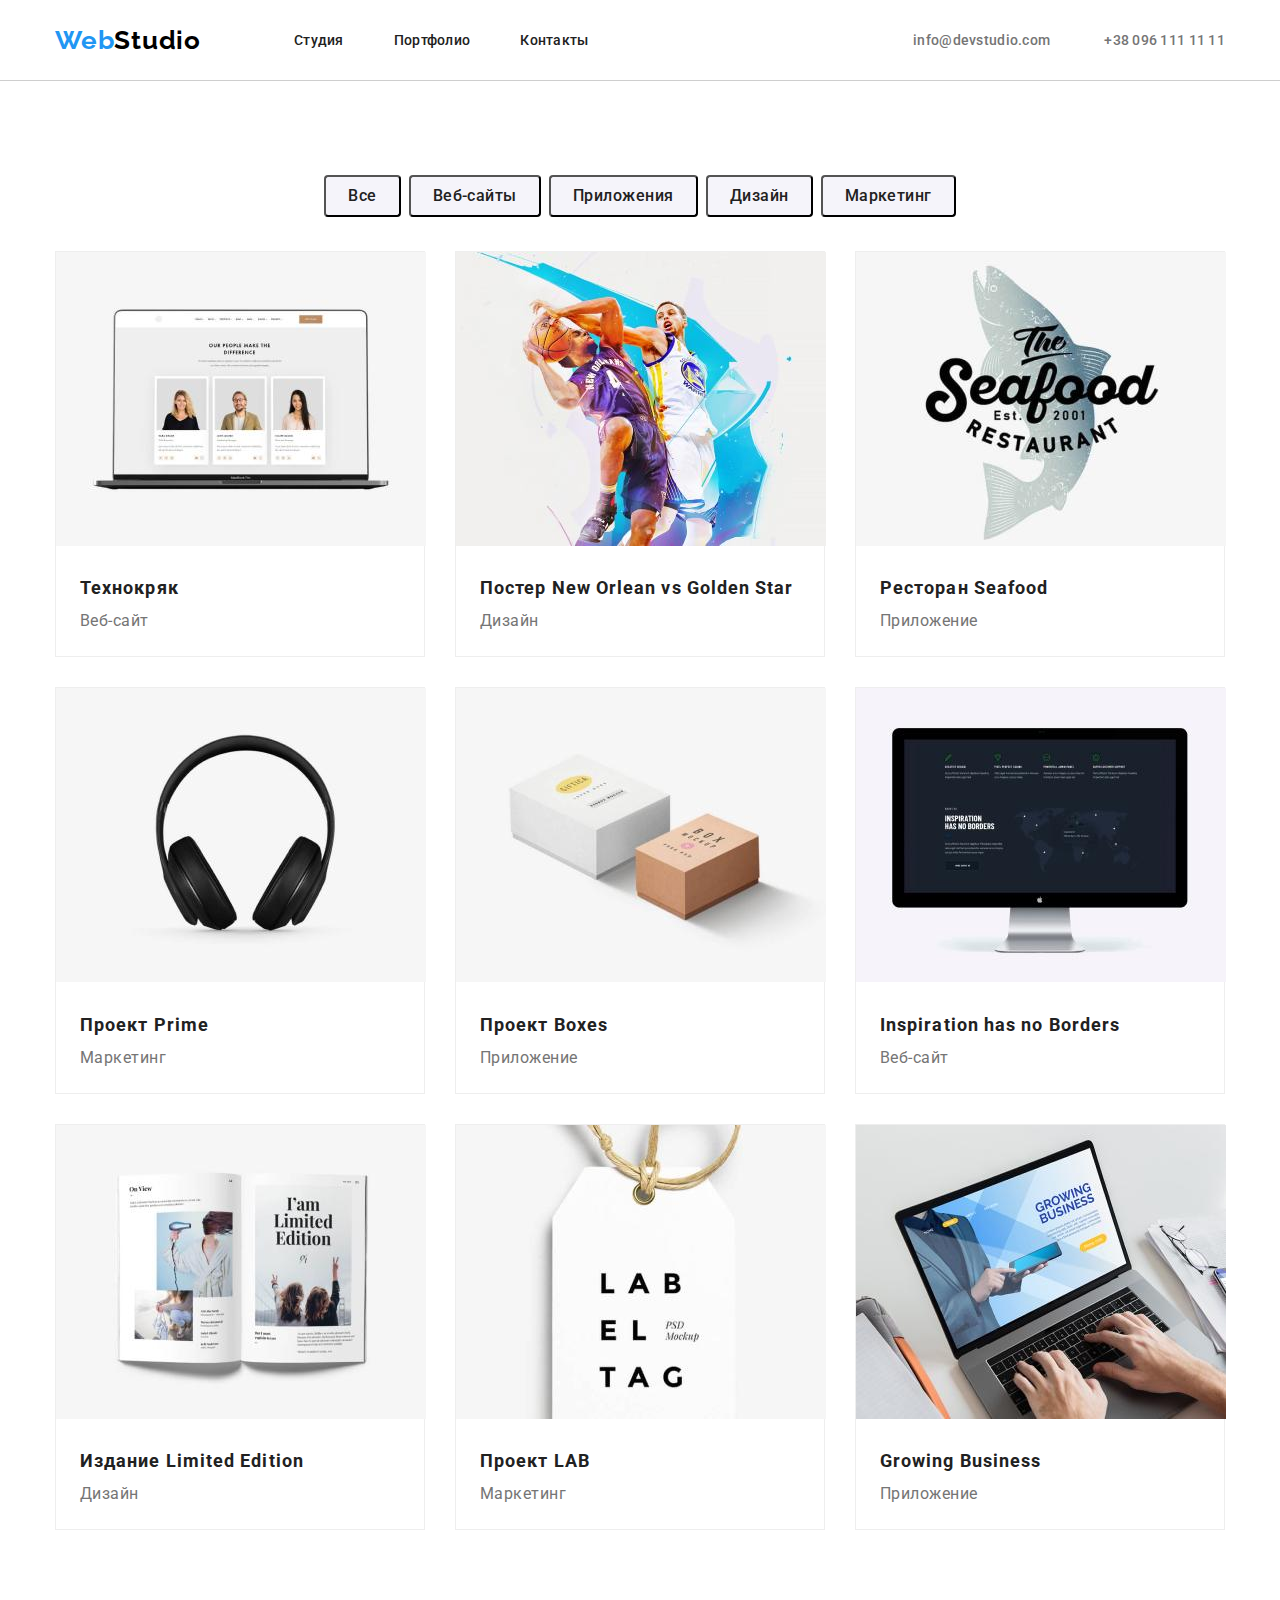
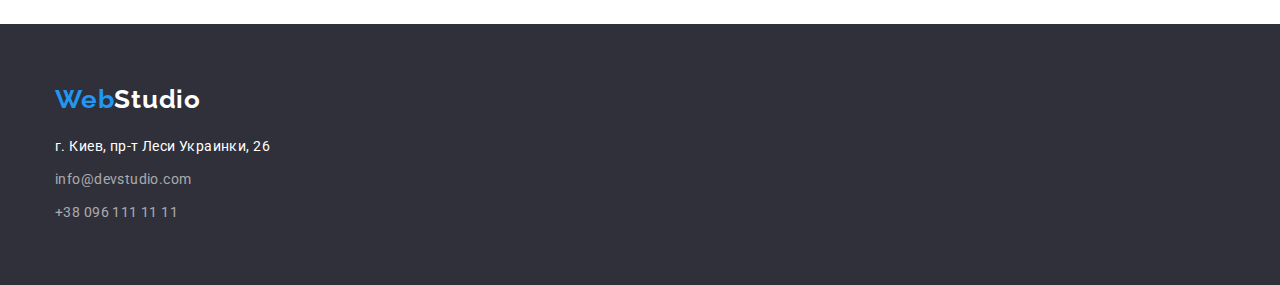
==== commit 20eb2038: "home-work-3.3.1" ====
--- a/portfolio.html
+++ b/portfolio.html
@@ -13,110 +13,108 @@
     <title>Портфолио</title>
 </head>
 <body>
-<header>
-    <div class="container header-container">
-        <nav class="nav">
-            <a class="logo logo-up" href="index.html">
-                <p class="first-logo-color">Web<span class="second-logo-color">Studio</span></p>
-            </a>
-            <ul class="list list-nav">
-                <li class="header-link">
-                    <a href="index.html" class="link-navigation link">Студия</a>
-                </li>
-                <li class="header-link">
-                    <a href="portfolio.html" class="link-navigation link">Портфолио</a>
-                </li>
-                <li class="header-link">
-                    <a href="Контакты" class="link-navigation link">Контакты</a>
-                </li>
-            </ul>
-        </nav>
-        <div class="link-header-contact">
-            <a href="mailto:info@devstudio.com" class="header-mail link">info@devstudio.com</a>
-            <a href="tel:+380961111111" class="header-tel link">+38 096 111 11 11</a>
+    <header class="header">
+        <div class="conteiner header-conteiner">
+            <nav class="header-nav">
+                <a class="logo" href="index.html">
+                    <p class="first-logo-color">Web<span class="second-logo-color">Studio</span></p>
+                </a>
+                <ul class="list header-list-nav">
+                    <li class="header-link-nav">
+                        <a href="index.html" class="link-navigation link">Студия</a>
+                    </li>
+                    <li class="header-link-nav">
+                        <a href="portfolio.html" class="link-navigation link">Портфолио</a>
+                    </li>
+                    <li class="header-link-nav">
+                        <a href="Контакты" class="link-navigation link">Контакты</a>
+                    </li>
+                </ul>
+            </nav>
+            <div class="header-contacts-link">
+                <a href="mailto:info@devstudio.com" class="header-mail link">info@devstudio.com</a>
+                <a href="tel:+380961111111" class="header-tel link">+38 096 111 11 11</a>
+            </div>
         </div>
-    </div>
-</header>
+    </header>
     <main>
         <section class="portfolio-section">
-            <div class="portfolio-btn container">
-                <ul class="list portfolio-button">
-                    <li class="item-button">
+            <div class="conteiner portfolio-conteiner">
+                <ul class="list portfolio-button-list">
+                    <li class="portfolio-btn-item">
                         <button class="portfolio-list-btn list-btn" type="button">Все</button>
                     </li>
-                    <li class="item-button">
+                    <li class="portfolio-btn-item">
                         <button class="portfolio-list-btn list-btn" type="button">Веб-сайты</button>
                     </li>
-                    <li class="item-button">
+                    <li class="portfolio-btn-item">
                         <button class="portfolio-list-btn list-btn" type="button">Приложения</button>
                     </li>
-                    <li class="item-button">
+                    <li class="portfolio-btn-item">
                         <button class="portfolio-list-btn list-btn" type="button">Дизайн</button>
                     </li>
-                    <li class="item-button">
+                    <li class="portfolio-btn-item">
                         <button class="portfolio-list-btn list-btn" type="button">Маркетинг</button>
                     </li>
                 </ul>
-            </div>
-            <div class="container">
-                <ul class="list portfolio-list " >
-                    <li class="item-portfolio">
+                <ul class="list portfolio-picturs-list">
+                    <li class="portfolio-picturs-item">
                         <img src="./images/portfolio1.jpg" alt="Портфолио1" width="370" height="294">
                         <div class="portfolio-name-product">
                             <h3 class="portfolio-client-name">Технокряк</h3>
                             <p class="portfolio-client-product">Веб-сайт</p>
                         </div>
                     </li>
-                    <li class="item-portfolio">
+                    <li class="portfolio-picturs-item">
                         <img src="./images/portfolio2.jpg" alt="Портфолио2" width="370" height="294">
                         <div class="portfolio-name-product">
                             <h3 class="portfolio-client-name">Постер <span lang="en">New Orlean vs Golden Star</span></h3>
                             <p class="portfolio-client-product">Дизайн</p>
                         </div>
                     </li>
-                    <li class="item-portfolio">
+                    <li class="portfolio-picturs-item">
                         <img src="./images/portfolio3.jpg" alt="Портфолио3" width="370" height="294">
                         <div class="portfolio-name-product">
                             <h3 class="portfolio-client-name">Ресторан <span lang="en">Seafood</span></h3>
                             <p class="portfolio-client-product">Приложение</p>
                         </div>
                     </li>
-                    <li class="item-portfolio">
+                    <li class="portfolio-picturs-item">
                         <img src="./images/portfolio4.jpg" alt="Портфолио4" width="370" height="294">
                         <div class="portfolio-name-product">
                             <h3 class="portfolio-client-name">Проект <span lang="en">Prime</span></h3>
                             <p class="portfolio-client-product">Маркетинг</p>
                         </div>
                     </li>
-                    <li class="item-portfolio">
+                    <li class="portfolio-picturs-item">
                         <img src="./images/portfolio5.jpg" alt="Портфолио5" width="370" height="294">
                         <div class="portfolio-name-product">
                             <h3 class="portfolio-client-name">Проект <span lang="en">Boxes</span></h3>
                             <p class="portfolio-client-product">Приложение</p>
                         </div>
                     </li>
-                    <li class="item-portfolio">
+                    <li class="portfolio-picturs-item">
                         <img src="./images/portfolio6.jpg" alt="Портфолио6" width="370" height="294">
                         <div class="portfolio-name-product">
                             <h3 class="portfolio-client-name" lang="en">Inspiration has no Borders</h3>
                             <p class="portfolio-client-product">Веб-сайт</p>
                         </div>
                     </li>
-                    <li class="item-portfolio">
+                    <li class="portfolio-picturs-item">
                         <img src="./images/portfolio7.jpg" alt="Портфолио7" width="370" height="294">
                         <div class="portfolio-name-product">
                             <h3 class="portfolio-client-name">Издание <span lang="en">Limited Edition</span></h3>
                             <p class="portfolio-client-product">Дизайн</p>
                         </div>
                     </li>
-                    <li class="item-portfolio">
+                    <li class="portfolio-picturs-item">
                         <img src="./images/portfolio8.jpg" alt="Портфолио8" width="370" height="294">
                         <div class="portfolio-name-product">
                             <h3 class="portfolio-client-name">Проект <span lang="en">LAB</span></h3>
                             <p class="portfolio-client-product">Маркетинг</p>
                         </div>
                     </li>
-                    <li class="item-portfolio">
+                    <li class="portfolio-picturs-item">
                         <img src="./images/portfolio9.jpg" alt="Портфолио9" width="370" height="294">
                         <div class="portfolio-name-product">
                             <h3 class="portfolio-client-name" lang="en">Growing Business</h3>
@@ -127,26 +125,28 @@
             </div>
         </section>
     </main>
-    <footer class="footer container">
-        <div class="logo-down">
-            <a class="logo" href="index.html">
+    <footer class="footer">
+        <div class="conteiner footer-conteiner">
+            <a class="logo2" href="index.html">
                 <p class="first-logo-color link">Web<span class="second-logo-color-2">Studio</span></p>
             </a>
             <address>
-                <ul class="list list-address">
-                    <li>
-                        <a href="https://goo.gl/maps/amdqTP33AeM6pwAu6" target="_blank" class="footer-addres link">г. Киев, пр-т Леси Украинки, 26</a>
-                    </li>
-                    <li>
-                        <a href="mailto:info@devstudio.com" class="footer-mail link">info@devstudio.com</a>
-                    </li>
-                    <li>
-                        <a href="tel:+380961111111" class="footer-tel link">+38 096 111 11 11</a>
-                    </li>
-                </ul>
+                <div class="footer-address-conteiner">
+                    <ul class="list footer-address-list">
+                        <li class="footer-address-item">
+                            <a href="https://goo.gl/maps/amdqTP33AeM6pwAu6" target="_blank" class="footer-addres link">г.
+                                Киев, пр-т Леси Украинки, 26</a>
+                        </li>
+                        <li class="footer-address-item">
+                            <a href="mailto:info@devstudio.com" class="footer-mail link">info@devstudio.com</a>
+                        </li>
+                        <li class="footer-address-item">
+                            <a href="tel:+380961111111" class="footer-tel link">+38 096 111 11 11</a>
+                        </li>
+                    </ul>
+                </div>
             </address>
         </div>
-
     </footer>
 </body>
 </html>--- a/css/styles.css
+++ b/css/styles.css
@@ -22,6 +22,7 @@
 button {
   cursor: pointer;
 }
+
 body {
   font-family: Roboto, sans-serif;
   font-style: normal;
@@ -36,42 +37,40 @@
 .link:focus {
   color: var(--logo-title-color);
 }
-.logo {
-  text-decoration: none;
-}
-.btn {
-  min-width: 200px;
-  min-height: 50px;
-}
-
-/*----------------------header-------------------------*/
-.container {
-  width: 1210px;
+
+.conteiner {
+  width: 1200px;
   padding-left: 15px;
   padding-right: 15px;
   margin: 0 auto;
 }
-.header-container {
+/*----------------------header-------------------------*/
+.header {
+  border-bottom: 1px solid #cecece;
+}
+.header-conteiner {
   display: flex;
   align-items: center;
   height: 80px;
-  border-bottom: 1px solid #cecece;
-}
-.nav {
-  display: flex;
-}
-.list-nav {
+}
+.header-nav {
   display: flex;
   align-items: center;
 }
-.link-header-contact {
-  margin-left: auto;
-}
-.logo-up {
-  margin-right: 95px;
+.header-list-nav {
+  display: flex;
+}
+.header-list-nav .header-link-nav:not(:last-child) {
+  margin-right: 50px;
+}
+
+.header-link-nav {
+  padding-top: 32px;
+  padding-bottom: 32px;
 }
 .logo {
   text-decoration: none;
+  margin-right: 93px;
 }
 .first-logo-color {
   font-family: Raleway;
@@ -86,13 +85,6 @@
 .second-logo-color {
   color: var(--second-logo-title-color);
 }
-
-.header-link:last-child {
-  margin-right: 0;
-}
-.header-link {
-  margin-right: 50px;
-}
 .link-navigation {
   font-weight: 500;
   font-size: 14px;
@@ -100,7 +92,11 @@
   letter-spacing: 0.02em;
   color: var(--title-color);
 }
-
+.header-contacts-link {
+  padding-top: 32px;
+  padding-bottom: 32px;
+  margin-left: auto;
+}
 .header-mail {
   font-weight: 500;
   font-size: 14px;
@@ -117,11 +113,18 @@
   margin-left: 50px;
 }
 /*------------------------------------main-----------------------*/
+/*--------hero-section---------*/
+
+.hero-section {
+  background-color: #2f303a;
+}
+
 .main-title {
-  background-color: #2f303a;
   display: flex;
   flex-direction: column;
-  padding: 200px 252px;
+  align-items: center;
+  padding-top: 200px;
+  padding-bottom: 200px;
 }
 .title-text {
   font-weight: 900;
@@ -131,9 +134,10 @@
   letter-spacing: 0.06em;
   text-transform: uppercase;
   color: var(--main-title-color);
+  width: 696px;
+  height: 120px;
   margin-bottom: 30px;
 }
-
 .title-button {
   font-weight: bold;
   font-size: 16px;
@@ -144,17 +148,23 @@
   letter-spacing: 0.06em;
   background-color: var(--logo-title-color);
   color: var(--main-title-color);
-  margin-left: auto;
-  margin-right: auto;
-  padding-left: 32px;
-  padding-right: 32px;
-}
-.first-section {
+
+  padding: 10px 32px;
+  border-radius: 4px;
+}
+/*----functions-section-------*/
+.functions-section {
   padding-top: 94px;
   padding-bottom: 94px;
 }
-.list-function {
-  display: flex;
+.functions-list {
+  display: flex;
+}
+.functions-list .functions-item:not(:last-child) {
+  margin-right: 30px;
+}
+.functions-item {
+  width: 270px;
 }
 .title-list {
   font-weight: bold;
@@ -172,14 +182,9 @@
   letter-spacing: 0.03em;
   color: var(--text-color);
 }
-.item-function {
-  width: 270px;
-}
-.second-section {
+/*------whot-we-doing-section-----*/
+.whot-we-doing-conteiner {
   padding-bottom: 94px;
-}
-.item-function:not(:last-child) {
-  margin-right: 30px;
 }
 .heading-section-doit {
   font-weight: bold;
@@ -190,16 +195,17 @@
   color: var(--title-color);
   margin-bottom: 50px;
 }
-.item-picturs {
-  display: flex;
-}
-.item-img {
+.whot-we-doing-list {
+  display: flex;
+}
+.whot-we-doing-list .whot-we-doing-item:not(:last-child) {
   margin-right: 30px;
 }
-.third-section {
+/*-------teem-section------*/
+.teem-section {
+  background-color: #f5f4fa;
   padding-top: 94px;
   padding-bottom: 94px;
-  background: #f5f4fa;
 }
 .heading-section-teem {
   font-weight: bold;
@@ -210,6 +216,12 @@
   color: var(--title-color);
   margin-bottom: 50px;
 }
+.teem-section-list {
+  display: flex;
+}
+.teem-section-list .teem-section-item:not(:last-child) {
+  margin-right: 30px;
+}
 .list-teem-name {
   font-weight: 500;
   font-size: 16px;
@@ -217,6 +229,7 @@
   text-align: center;
   letter-spacing: 0.03em;
   color: var(--title-color);
+  margin-bottom: 10px;
 }
 .list-teem-position {
   font-weight: normal;
@@ -225,28 +238,36 @@
   text-align: center;
   letter-spacing: 0.03em;
   color: var(--text-color);
-  margin-bottom: 10px;
-}
-.list-teem {
-  display: flex;
-}
-.name-position {
+}
+.teem-section-item {
+  background-color: #ffffff;
+}
+.teem-name-position {
   padding-top: 30px;
   padding-bottom: 30px;
 }
 /*------------------------------------footer--------------------------------*/
 .footer {
   background-color: #2f303a;
-}
-.logo-down {
   padding-top: 60px;
   padding-bottom: 60px;
 }
+.footer-conteiner {
+  display: flex;
+  flex-direction: column;
+}
+.logo2 {
+  text-decoration: none;
+  margin-bottom: 20px;
+}
 .second-logo-color-2 {
   color: #ffffff;
 }
-.list-address {
-  margin-top: 20px;
+.footer-address-conteiner {
+  width: 231px;
+}
+.footer-address-list .footer-address-item:not(:last-child) {
+  margin-bottom: 9px;
 }
 .footer-addres {
   font-style: normal;
@@ -273,13 +294,24 @@
   line-height: 1.71;
   letter-spacing: 0.03em;
   color: rgba(255, 255, 255, 0.6);
-  lor: rgba(255, 255, 255, 0.6);
 }
 /*---------------------------------------------------------portfolio-------------------------------------------------*/
 .portfolio-section {
   padding-top: 94px;
   padding-bottom: 94px;
 }
+.portfolio-conteiner {
+  display: flex;
+  flex-direction: column;
+}
+.portfolio-button-list {
+  display: flex;
+  margin-bottom: 34px;
+  justify-content: center;
+}
+.portfolio-button-list .portfolio-btn-item:not(:last-child) {
+  margin-right: 8px;
+}
 .portfolio-list-btn {
   font-weight: 500;
   font-size: 16px;
@@ -287,22 +319,35 @@
   text-align: center;
   letter-spacing: 0.03em;
   color: var(--title-color);
-  padding: 6px 22px;
-}
-.portfolio-btn {
-}
-.item-button:not(:last-child) {
-  margin-right: 8px;
-}
-.portfolio-button {
-  display: flex;
-  padding-left: 265px;
-  padding-right: 265px;
-  margin-bottom: 50px;
+}
+.list-btn:hover,
+.list-btn:focus {
+  background-color: var(--logo-title-color);
+  color: #ffffff;
+  filter: drop-shadow(0px 4px 4px rgba(0, 0, 0, 0.25));
 }
 .list-btn {
   background: #f5f4fa;
   border-radius: 4px;
+  padding: 6px 22px;
+}
+.portfolio-picturs-list {
+  display: flex;
+  flex-wrap: wrap;
+}
+.portfolio-picturs-item:not(:nth-child(3n)) {
+  margin-right: 30px;
+}
+
+.portfolio-picturs-item {
+  width: 370px;
+  border: 1px solid #eeeeee;
+}
+.portfolio-picturs-item:nth-child(-n + 6) {
+  margin-bottom: 30px;
+}
+.portfolio-name-product {
+  padding: 20px 24px;
 }
 .portfolio-client-name {
   font-weight: bold;
@@ -310,8 +355,6 @@
   line-height: 2;
   letter-spacing: 0.06em;
   color: var(--title-color);
-  margin-top: 20px;
-  margin-bottom: 4px;
 }
 .portfolio-client-product {
   font-weight: normal;
@@ -320,18 +363,3 @@
   letter-spacing: 0.03em;
   color: var(--text-color);
 }
-.portfolio-list {
-  display: flex;
-  flex-wrap: wrap;
-}
-.item-portfolio {
-  margin-bottom: 30px;
-  margin-right: 30px;
-  border: 1px solid #eeeeee;
-}
-.item-portfolio:nth-child(3n) {
-  margin-right: 0;
-}
-.portfolio-name-product {
-  padding: 20px 24px;
-}
